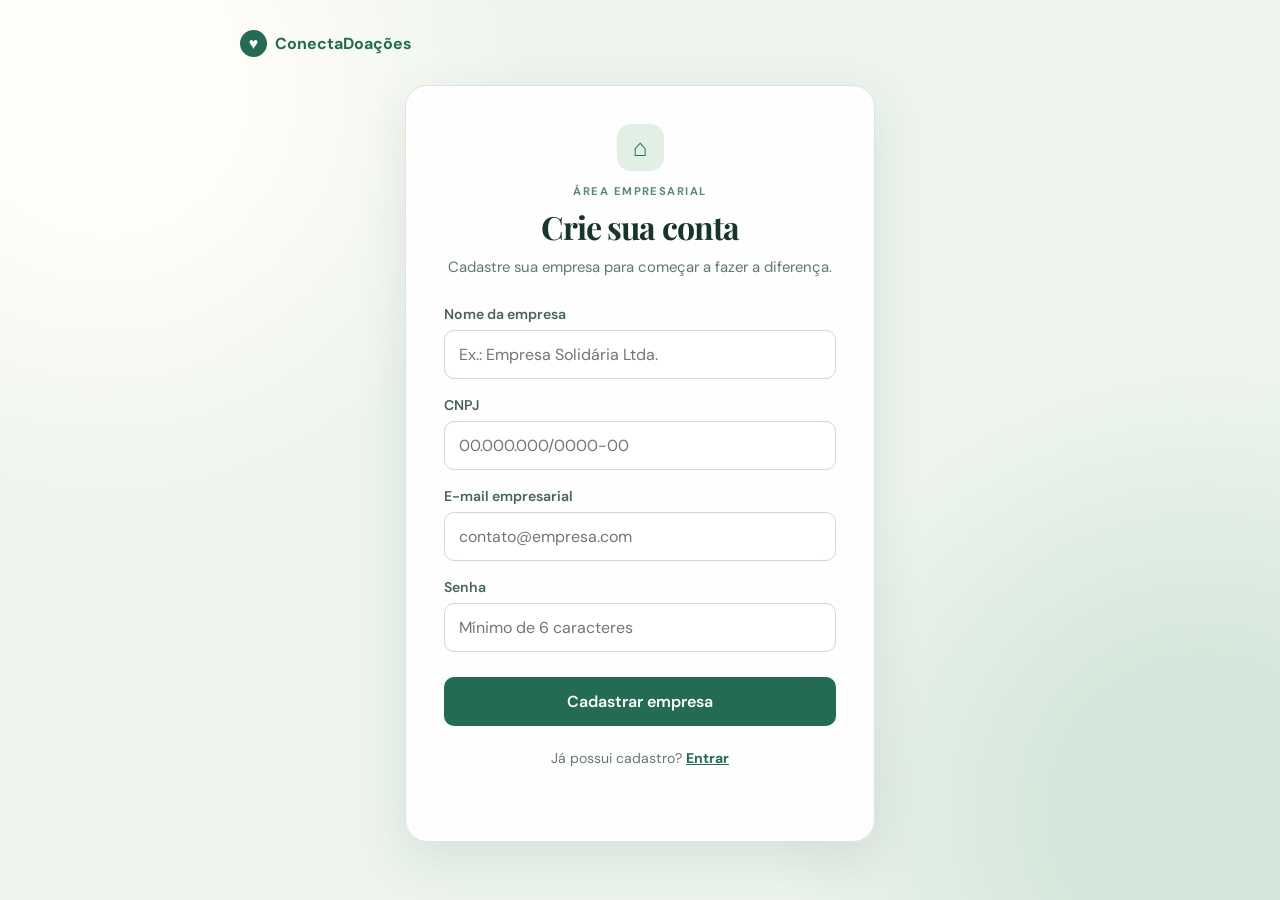
==== pages/acesso-empresa.html @ 6e9e1dc2 "Inicio limpo do projeto" ====
﻿<!DOCTYPE html>
<html lang="pt-BR">

<head>
    <meta charset="UTF-8">
    <meta name="viewport" content="width=device-width, initial-scale=1.0">
    <title>Acesso empresarial | ConectaDoações</title>
    <link rel="stylesheet" href="../css/acesso.css">
</head>

<body>
    <main class="access-page"><a class="brand" href="../index.html"><span>♥</span> ConectaDoações</a>
        <section class="access-card">
            <div class="access-heading"><span class="badge">⌂</span>
                <p class="eyebrow">ÁREA EMPRESARIAL</p>
                <h1 id="form-title">Crie sua conta</h1>
                <p id="form-subtitle">Cadastre sua empresa para começar a fazer a diferença.</p>
            </div>
            <form id="access-form" data-type="empresa" novalidate>
                <div id="register-only" class="field"><label for="nome">Nome da empresa</label><input id="nome"
                        type="text" placeholder="Ex.: Empresa Solidária Ltda."></div>
                <div class="field"><label for="documento">CNPJ</label><input id="documento" inputmode="numeric"
                        maxlength="18" placeholder="00.000.000/0000-00" required></div>
                <div class="field"><label for="email">E-mail empresarial</label><input id="email" type="email"
                        placeholder="contato@empresa.com" required></div>
                <div class="field"><label for="senha">Senha</label><input id="senha" type="password" minlength="6"
                        placeholder="Mínimo de 6 caracteres" required></div><button id="submit-button"
                    type="submit">Cadastrar empresa</button>
            </form>
            <p id="toggle-text" class="toggle">Já possui cadastro? <button type="button"
                    id="toggle-mode">Entrar</button></p>
            <p id="message" class="message" role="alert"></p>
        </section>
    </main>
    <script src="../scripts/acesso.js"></script>
</body>

</html>
---- css/acesso.css ----
@import url('https://fonts.googleapis.com/css2?family=DM+Sans:wght@400;500;600;700&family=Playfair+Display:wght@600;700&display=swap');

:root {
    --green: #246b55;
    --ink: #17352d;
    --line: #dbe7de
}

* {
    box-sizing: border-box
}

body {
    margin: 0;
    font-family: 'DM Sans', Arial, sans-serif;
    color: var(--ink);
    background: #edf4ee
}

.access-page {
    min-height: 100vh;
    padding: 30px 20px;
    display: flex;
    flex-direction: column;
    align-items: center;
    background: radial-gradient(circle at 8% 10%, #fffdf7 0 10%, transparent 30%), radial-gradient(circle at 94% 90%, #d5e7da 0 10%, transparent 30%), #edf4ee
}

.brand {
    align-self: flex-start;
    margin-left: max(0px, calc(50% - 400px));
    display: inline-flex;
    align-items: center;
    gap: 8px;
    color: var(--green);
    font-weight: 700;
    text-decoration: none
}

.brand span {
    display: grid;
    place-items: center;
    width: 27px;
    height: 27px;
    border-radius: 50%;
    color: #fff;
    background: var(--green)
}

.access-card {
    width: min(100%, 470px);
    margin: auto;
    padding: 38px;
    background: rgba(255, 255, 255, .92);
    border: 1px solid var(--line);
    border-radius: 22px;
    box-shadow: 0 18px 50px rgba(32, 75, 56, .11)
}

.access-heading {
    text-align: center
}

.badge {
    display: grid;
    place-items: center;
    width: 47px;
    height: 47px;
    margin: 0 auto 13px;
    border-radius: 14px;
    color: var(--green);
    background: #e1efe5;
    font-size: 1.5rem
}

.user-access .badge {
    color: #a75b55;
    background: #f7e5e1
}

.eyebrow {
    margin: 0 0 7px;
    color: #598878;
    font-size: .7rem;
    font-weight: 700;
    letter-spacing: .13em
}

h1 {
    margin: 0;
    font-family: 'Playfair Display', Georgia, serif;
    font-size: 2rem;
    letter-spacing: -.03em
}

.access-heading>p:last-child {
    margin: 9px 0 28px;
    color: #63766d;
    font-size: .93rem
}

.field {
    margin-bottom: 17px
}

.field label {
    display: block;
    margin-bottom: 7px;
    color: #466459;
    font-size: .88rem;
    font-weight: 600
}

input {
    width: 100%;
    padding: 13px 14px;
    border: 1px solid #cadbd0;
    border-radius: 10px;
    outline: 0;
    color: var(--ink);
    font: inherit;
    transition: border .2s, box-shadow .2s
}

input:focus {
    border-color: var(--green);
    box-shadow: 0 0 0 3px #dceee2
}

button[type=submit] {
    width: 100%;
    margin-top: 8px;
    padding: 14px;
    border: 0;
    border-radius: 10px;
    color: #fff;
    background: var(--green);
    cursor: pointer;
    font: 600 1rem 'DM Sans', sans-serif;
    transition: background .2s, transform .2s
}

button[type=submit]:hover {
    background: #195541;
    transform: translateY(-1px)
}

.toggle {
    margin: 23px 0 0;
    color: #667970;
    text-align: center;
    font-size: .88rem
}

.toggle button {
    padding: 0;
    border: 0;
    color: var(--green);
    background: transparent;
    cursor: pointer;
    font: 700 .88rem 'DM Sans', sans-serif;
    text-decoration: underline
}

.message {
    min-height: 20px;
    margin: 16px 0 0;
    color: #a64141;
    text-align: center;
    font-size: .86rem
}

.message.success {
    color: #23734f
}

.hidden {
    display: none
}

@media(max-width:500px) {
    .access-page {
        padding: 22px 16px
    }

    .brand {
        margin-left: 0
    }

    .access-card {
        margin: auto 0;
        padding: 30px 23px
    }
}
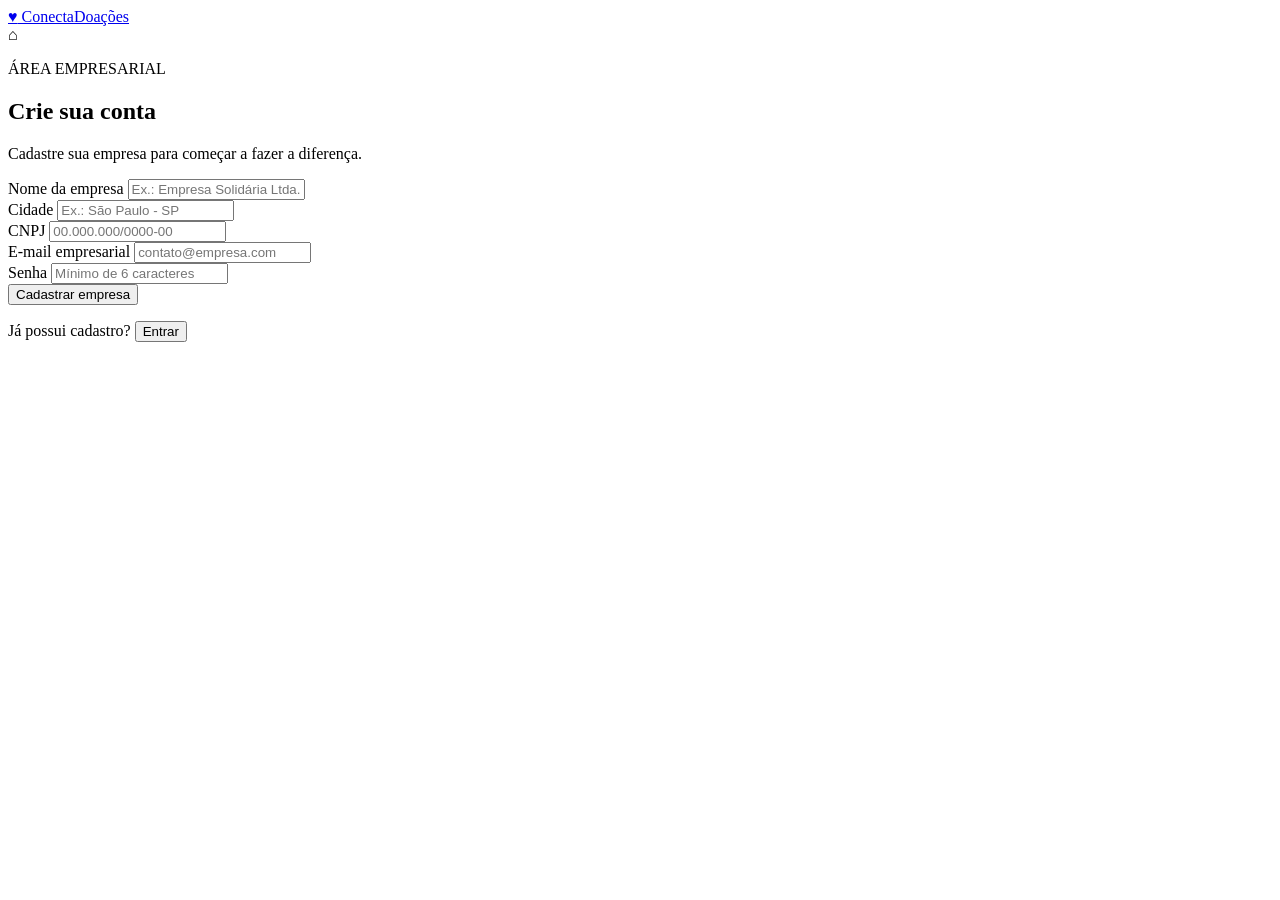
==== commit a2168f66: "Integra frontend com API Flask" ====
--- a/pages/acesso-empresa.html
+++ b/pages/acesso-empresa.html
@@ -1,4 +1,5 @@
-﻿<!DOCTYPE html>
+﻿
+<!DOCTYPE html>
 <html lang="pt-BR">
 
 <head>
@@ -9,33 +10,75 @@
 </head>
 
 <body>
-    <main class="access-page"><a class="brand" href="../index.html"><span>♥</span> ConectaDoações</a>
+    <main class="access-page">
+        <a class="brand" href="../index.html">
+            <span>♥</span> ConectaDoações
+        </a>
+
         <section class="access-card">
-            <div class="access-heading"><span class="badge">⌂</span>
+            <div class="access-heading">
+                <span class="badge">⌂</span>
                 <p class="eyebrow">ÁREA EMPRESARIAL</p>
                 <h1 id="form-title">Crie sua conta</h1>
-                <p id="form-subtitle">Cadastre sua empresa para começar a fazer a diferença.</p>
+                <p id="form-subtitle">
+                    Cadastre sua empresa para começar a fazer a diferença.
+                </p>
             </div>
+
             <form id="access-form" data-type="empresa" novalidate>
-                <div id="register-only" class="field"><label for="nome">Nome da empresa</label><input id="nome"
-                        type="text" placeholder="Ex.: Empresa Solidária Ltda."></div>
-                <div class="field"><label for="documento">CNPJ</label><input id="documento" inputmode="numeric"
-                        maxlength="18" placeholder="00.000.000/0000-00" required></div>
-                <div class="field"><label for="email">E-mail empresarial</label><input id="email" type="email"
-                        placeholder="contato@empresa.com" required></div>
-                <div class="field"><label for="senha">Senha</label><input id="senha" type="password" minlength="6"
-                        placeholder="Mínimo de 6 caracteres" required></div><button id="submit-button"
-                    type="submit">Cadastrar empresa</button>
+
+                <div id="register-only" class="hidden">
+                    <div class="field">
+                        <label for="nome">Nome da empresa</label>
+                        <input id="nome" type="text"
+                            placeholder="Ex.: Empresa Solidária Ltda.">
+                    </div>
+
+                    <div class="field">
+                        <label for="cidade">Cidade</label>
+                        <input id="cidade" type="text"
+                            placeholder="Ex.: São Paulo - SP">
+                    </div>
+                </div>
+
+                <div class="field">
+                    <label for="documento">CNPJ</label>
+                    <input id="documento" inputmode="numeric"
+                        maxlength="18"
+                        placeholder="00.000.000/0000-00"
+                        required>
+                </div>
+
+                <div class="field">
+                    <label for="email">E-mail empresarial</label>
+                    <input id="email" type="email"
+                        placeholder="contato@empresa.com"
+                        required>
+                </div>
+
+                <div class="field">
+                    <label for="senha">Senha</label>
+                    <input id="senha" type="password"
+                        minlength="6"
+                        placeholder="Mínimo de 6 caracteres"
+                        required>
+                </div>
+
+                <button id="submit-button" type="submit">
+                    Cadastrar empresa
+                </button>
             </form>
-            <p id="toggle-text" class="toggle">Já possui cadastro? <button type="button"
-                    id="toggle-mode">Entrar</button></p>
+
+            <p id="toggle-text" class="toggle">
+                Já possui cadastro?
+                <button type="button" id="toggle-mode">Entrar</button>
+            </p>
+
             <p id="message" class="message" role="alert"></p>
         </section>
     </main>
+
     <script src="../scripts/acesso.js"></script>
 </body>
 
 </html>
-
-
-
